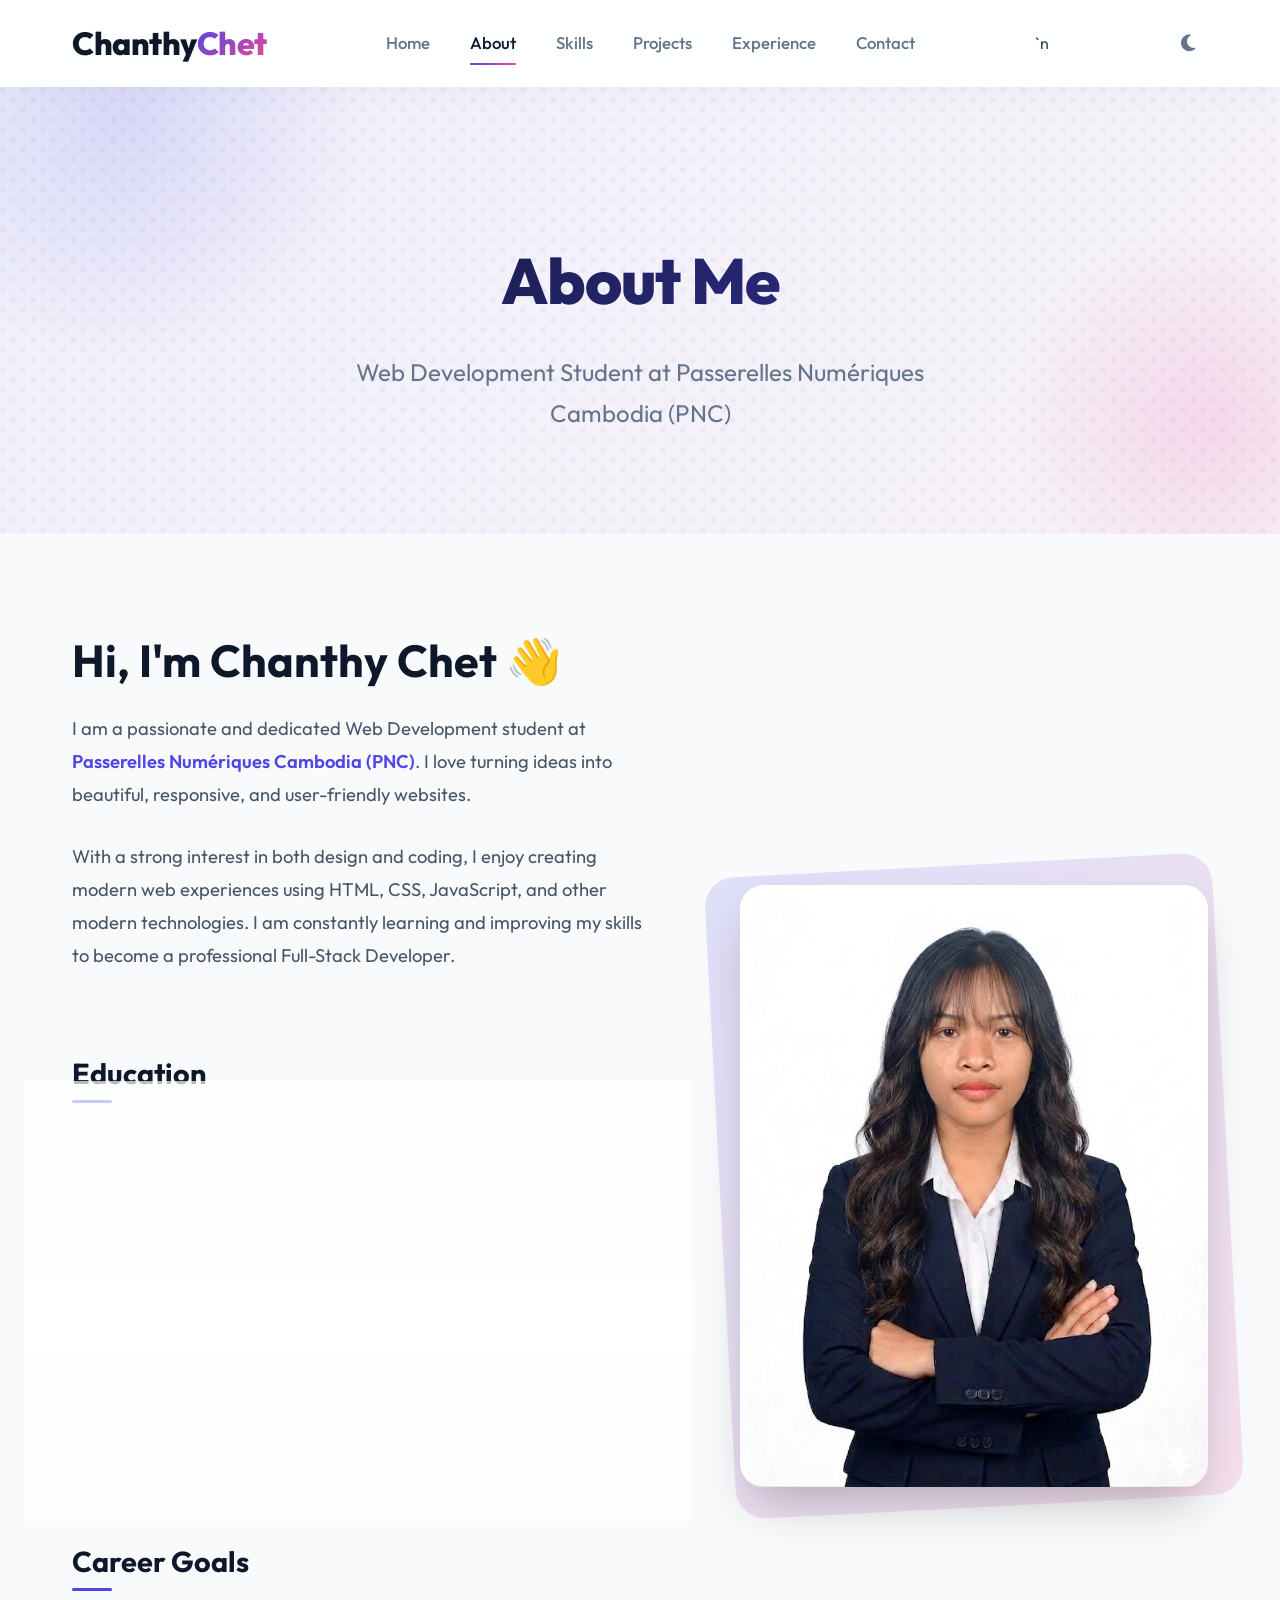
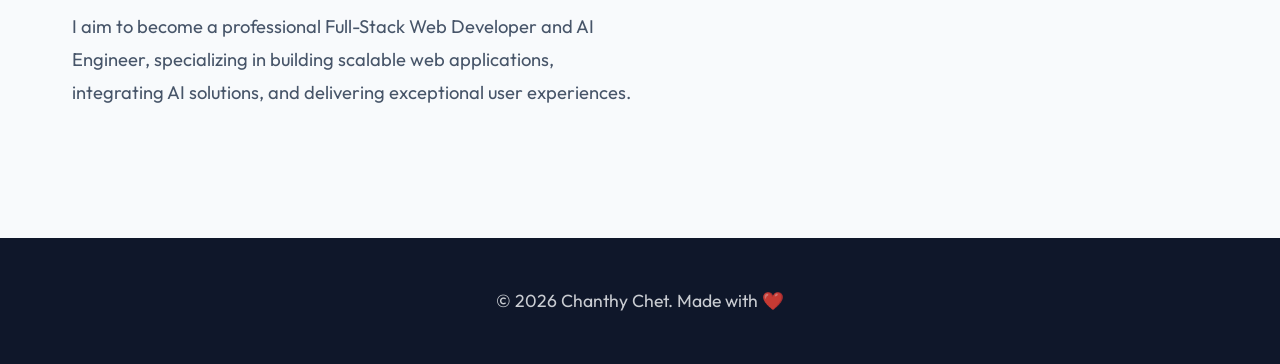
==== pages/about.html @ dd434377 "Initial commit - Portfolio website with dark mode and updated skills" ====
<!DOCTYPE html>
<html lang="en">
<head>
    <meta charset="UTF-8">
    <meta name="viewport" content="width=device-width, initial-scale=1.0">
    <title>About | Chanthy Chet</title>
    <link rel="stylesheet" href="../css/about.css">
    <link rel="stylesheet" href="https://cdnjs.cloudflare.com/ajax/libs/font-awesome/6.5.0/css/all.min.css">
</head>
<body>
    <!-- Navigation -->
    <nav class="navbar">
        <div class="nav-container">
            <a href="../index.html" class="logo">Chanthy<span>Chet</span></a>
            <div class="nav-links" id="navLinks">
                <a href="../index.html">Home</a>
                <a href="about.html" class="active">About</a>
                <a href="skills.html">Skills</a>
                <a href="projects.html">Projects</a>
                <a href="experience.html">Experience</a>
                <a href="contact.html">Contact</a>
            </div>
            <button class="hamburger" id="hamburger"><i class="fas fa-bars"></i></button>`n            <button class="theme-toggle" id="themeToggle" title="Toggle Dark Mode"><i class="fas fa-moon"></i></button>
        </div>
    </nav>

    <section class="about-hero">
        <div class="container">
            <h1>About Me</h1>
            <p class="subtitle">Web Development Student at Passerelles Numériques Cambodia (PNC)</p>
        </div>
    </section>

    <section class="about-content">
        <div class="container">
            <div class="about-grid">
                <!-- Left Column -->
                <div class="about-text">
                    <h2>Hi, I'm Chanthy Chet 👋</h2>
                    <p>I am a passionate and dedicated Web Development student at <strong>Passerelles Numériques Cambodia (PNC)</strong>. I love turning ideas into beautiful, responsive, and user-friendly websites.</p>
                    <p>With a strong interest in both design and coding, I enjoy creating modern web experiences using HTML, CSS, JavaScript, and other modern technologies. I am constantly learning and improving my skills to become a professional Full-Stack Developer.</p>
                    
                    <h3>Education</h3>
                    <div class="education-item">
                        <h4>Passerelles Numériques Cambodia (PNC)</h4>
                        <p><strong>Associate's Degree in Web Development</strong><br>
                        2025 – Present</p>
                    </div>
                    <div class="education-item">
                        <h4>Santecho 317 High School, Siem Reap</h4>
                        <p>Graduated in 2024</p>
                    </div>

                    <h3>Career Goals</h3>
                    <p>I aim to become a professional Full-Stack Web Developer and AI Engineer, specializing in building scalable web applications, integrating AI solutions, and delivering exceptional user experiences.</p>
                </div>

                <!-- Right Column -->
                <div class="about-image">
                    <img src="../assets/images/profile.jpg" alt="Chanthy Chet">
                </div>
            </div>
        </div>
    </section>

    <footer>
        <div class="container">
            <p>&copy; 2026 Chanthy Chet. Made with ❤️</p>
        </div>
    </footer>

    <script src="../js/main.js"></script>
</body>
</html>
---- css/about.css ----
/* css/about.css */
@import url('https://fonts.googleapis.com/css2?family=Outfit:wght@300;400;500;600;700;800&display=swap');

* {
    margin: 0;
    padding: 0;
    box-sizing: border-box;
}

:root {
    --primary: #4f46e5;
    --primary-light: #818cf8;
    --primary-dark: #3730a3;
    --secondary: #ec4899;
    --dark: #0f172a;
    --dark-alt: #1e293b;
    --light: #f8fafc;
    --gray: #64748b;
    --glass-bg: rgba(255, 255, 255, 0.7);
    --glass-border: rgba(255, 255, 255, 0.5);
    --glass-shadow: 0 8px 32px rgba(31, 38, 135, 0.05);
}

body {
    font-family: 'Outfit', sans-serif;
    line-height: 1.7;
    color: #334155;
    background-color: var(--light);
    overflow-x: hidden;
}

/* Navbar */
.navbar {
    background: rgba(255, 255, 255, 0.85);
    backdrop-filter: blur(12px);
    -webkit-backdrop-filter: blur(12px);
    position: sticky;
    top: 0;
    z-index: 1000;
    border-bottom: 1px solid rgba(255,255,255,0.3);
    box-shadow: 0 4px 30px rgba(0, 0, 0, 0.03);
    transition: all 0.3s ease;
}

.nav-container {
    max-width: 1200px;
    margin: 0 auto;
    padding: 1rem 2rem;
    display: flex;
    justify-content: space-between;
    align-items: center;
}

.logo {
    font-size: 2rem;
    font-weight: 800;
    text-decoration: none;
    color: var(--dark);
    letter-spacing: -0.5px;
    transition: transform 0.3s ease;
}

.logo:hover {
    transform: scale(1.02);
}

.logo span { 
    background: linear-gradient(135deg, var(--primary), var(--secondary));
    -webkit-background-clip: text;
    -webkit-text-fill-color: transparent;
}

.nav-links {
    display: flex;
    gap: 2.5rem;
}

.nav-links a {
    text-decoration: none;
    color: var(--gray);
    font-weight: 500;
    font-size: 1.05rem;
    position: relative;
    padding: 0.5rem 0;
    transition: color 0.3s ease;
}

.nav-links a::after {
    content: '';
    position: absolute;
    bottom: 0;
    left: 0;
    width: 0;
    height: 2px;
    background: linear-gradient(90deg, var(--primary), var(--secondary));
    transition: width 0.3s ease;
    border-radius: 2px;
}

.nav-links a:hover,
.nav-links a.active {
    color: var(--dark);
}

.nav-links a:hover::after,
.nav-links a.active::after {
    width: 100%;
}

.hamburger {
    display: none;
    background: none;
    border: none;
    font-size: 1.8rem;
    cursor: pointer;
    color: var(--dark);
    transition: color 0.3s ease;
}

.hamburger:hover {
    color: var(--primary);
}

/* About Hero */
.about-hero {
    background: linear-gradient(135deg, rgba(79, 70, 229, 0.05), rgba(236, 72, 153, 0.05)), url('data:image/svg+xml,%3Csvg width="20" height="20" viewBox="0 0 20 20" xmlns="http://www.w3.org/2000/svg"%3E%3Cg fill="%234f46e5" fill-opacity="0.05" fill-rule="evenodd"%3E%3Ccircle cx="3" cy="3" r="3"/%3E%3Ccircle cx="13" cy="13" r="3"/%3E%3C/g%3E%3C/svg%3E');
    padding: 140px 0 100px;
    text-align: center;
    position: relative;
    overflow: hidden;
}

.about-hero::before {
    content: '';
    position: absolute;
    top: -50%;
    left: -10%;
    width: 500px;
    height: 500px;
    background: radial-gradient(circle, rgba(79,70,229,0.15) 0%, rgba(255,255,255,0) 70%);
    border-radius: 50%;
    z-index: 0;
}

.about-hero::after {
    content: '';
    position: absolute;
    bottom: -20%;
    right: -10%;
    width: 400px;
    height: 400px;
    background: radial-gradient(circle, rgba(236,72,153,0.15) 0%, rgba(255,255,255,0) 70%);
    border-radius: 50%;
    z-index: 0;
}

.about-hero .container {
    position: relative;
    z-index: 1;
}

.about-hero h1 {
    font-size: 4rem;
    font-weight: 800;
    margin-bottom: 1rem;
    color: var(--dark);
    letter-spacing: -1px;
    background: linear-gradient(135deg, var(--dark), var(--primary-dark));
    -webkit-background-clip: text;
    -webkit-text-fill-color: transparent;
    animation: fadeInUp 0.8s ease forwards;
}

.subtitle {
    font-size: 1.5rem;
    color: var(--gray);
    max-width: 600px;
    margin: 0 auto;
    font-weight: 400;
    animation: fadeInUp 1s ease forwards;
    opacity: 0;
    animation-delay: 0.2s;
}

/* About Content */
.about-content {
    padding: 100px 0;
    position: relative;
}

.container {
    max-width: 1200px;
    margin: 0 auto;
    padding: 0 2rem;
}

.about-grid {
    display: grid;
    grid-template-columns: 1.1fr 0.9fr;
    gap: 6rem;
    align-items: center;
}

.about-text h2 {
    font-size: 2.8rem;
    font-weight: 700;
    margin-bottom: 1.5rem;
    color: var(--dark);
    line-height: 1.2;
}

.about-text p {
    font-size: 1.15rem;
    margin-bottom: 1.8rem;
    color: #475569;
    line-height: 1.8;
}

.about-text strong {
    color: var(--primary);
    font-weight: 600;
}

.about-text h3 {
    margin: 3rem 0 1.5rem;
    font-size: 1.8rem;
    color: var(--dark);
    display: inline-block;
    position: relative;
}

.about-text h3::after {
    content: '';
    position: absolute;
    bottom: -5px;
    left: 0;
    width: 40px;
    height: 3px;
    background: var(--primary);
    border-radius: 2px;
}

.education-item {
    background: var(--glass-bg);
    backdrop-filter: blur(10px);
    -webkit-backdrop-filter: blur(10px);
    border: 1px solid var(--glass-border);
    padding: 2rem;
    border-radius: 16px;
    margin-bottom: 1.5rem;
    box-shadow: var(--glass-shadow);
    transition: all 0.4s cubic-bezier(0.175, 0.885, 0.32, 1.275);
    position: relative;
    overflow: hidden;
}

.education-item::before {
    content: '';
    position: absolute;
    top: 0;
    left: 0;
    width: 4px;
    height: 100%;
    background: linear-gradient(to bottom, var(--primary), var(--secondary));
    transform: scaleY(0);
    transform-origin: top;
    transition: transform 0.4s ease;
}

.education-item:hover {
    transform: translateY(-8px);
    box-shadow: 0 15px 35px rgba(31, 38, 135, 0.1);
}

.education-item:hover::before {
    transform: scaleY(1);
}

.education-item h4 {
    color: var(--dark);
    font-size: 1.3rem;
    margin-bottom: 0.8rem;
    font-weight: 600;
}

.education-item p {
    margin-bottom: 0;
    font-size: 1.05rem;
}

.about-image {
    position: relative;
    border-radius: 24px;
}

.about-image::before {
    content: '';
    position: absolute;
    inset: -20px;
    background: linear-gradient(135deg, var(--primary), var(--secondary));
    border-radius: 30px;
    z-index: -1;
    opacity: 0.15;
    transform: rotate(-3deg);
    transition: transform 0.5s ease;
}

.about-image:hover::before {
    transform: rotate(0deg);
}

.about-image img {
    width: 100%;
    border-radius: 24px;
    box-shadow: 0 25px 50px -12px rgba(0, 0, 0, 0.25);
    transition: transform 0.5s ease;
    display: block;
}

.about-image:hover img {
    transform: scale(1.02);
}

/* Footer */
footer {
    text-align: center;
    padding: 3rem 2rem;
    background: var(--dark);
    color: var(--light);
    position: relative;
}

footer p {
    opacity: 0.8;
    font-size: 1.1rem;
}

/* Animations */
@keyframes fadeInUp {
    from {
        opacity: 0;
        transform: translateY(30px);
    }
    to {
        opacity: 1;
        transform: translateY(0);
    }
}

/* Responsive */
@media (max-width: 992px) {
    .about-grid {
        grid-template-columns: 1fr;
        gap: 4rem;
    }
    
    .about-image {
        order: -1;
        max-width: 500px;
        margin: 0 auto 2rem;
    }
}

@media (max-width: 768px) {
    .about-hero h1 {
        font-size: 3rem;
    }
    
    .about-hero {
        padding: 120px 0 80px;
    }
    
    .hamburger { display: block; }
    
    .nav-links {
        display: none;
        position: absolute;
        top: 100%;
        left: 0;
        right: 0;
        background: rgba(255, 255, 255, 0.98);
        backdrop-filter: blur(10px);
        flex-direction: column;
        padding: 2rem;
        gap: 1.5rem;
        box-shadow: 0 10px 25px rgba(0,0,0,0.1);
        text-align: center;
    }
    
    .nav-links.active { display: flex; }
    
    .nav-links a::after {
        display: none;
    }
}

/* Dark Mode */
[data-theme=""dark""] body {
    background-color: #0f172a;
    color: #e2e8f0;
}

[data-theme=""dark""] .navbar {
    background: rgba(15, 23, 42, 0.85);
    border-bottom: 1px solid rgba(255,255,255,0.1);
}

[data-theme=""dark""] .logo {
    color: #f8fafc;
}

[data-theme=""dark""] .nav-links a {
    color: #94a3b8;
}

[data-theme=""dark""] .nav-links a:hover,
[data-theme=""dark""] .nav-links a.active {
    color: #f8fafc;
}

[data-theme=""dark""] .hamburger {
    color: #f8fafc;
}

[data-theme=""dark""] .about-hero {
    background: linear-gradient(135deg, rgba(15, 23, 42, 0.8), rgba(15, 23, 42, 0.9));
}

[data-theme=""dark""] .about-hero h1,
[data-theme=""dark""] .about-hero p,
[data-theme=""dark""] .about-text p,
[data-theme=""dark""] .education-item h4,
[data-theme=""dark""] .education-item p {
    color: #f8fafc;
}

[data-theme=""dark""] .about-image {
    background: linear-gradient(135deg, var(--primary), var(--secondary));
    opacity: 0.9;
}

[data-theme=""dark""] footer {
    background: #020617;
}

/* Theme Toggle */
.theme-toggle {
    background: none;
    border: none;
    font-size: 1.2rem;
    cursor: pointer;
    color: var(--gray);
    padding: 0.5rem;
    border-radius: 50%;
    transition: all 0.3s ease;
    display: flex;
    align-items: center;
    justify-content: center;
    width: 40px;
    height: 40px;
}

.theme-toggle:hover {
    background: rgba(79, 70, 229, 0.1);
    color: var(--primary);
}

[data-theme=""dark""] .theme-toggle {
    color: #f8fafc;
}

[data-theme=""dark""] .theme-toggle:hover {
    background: rgba(255, 255, 255, 0.1);
    color: var(--primary-light);
}
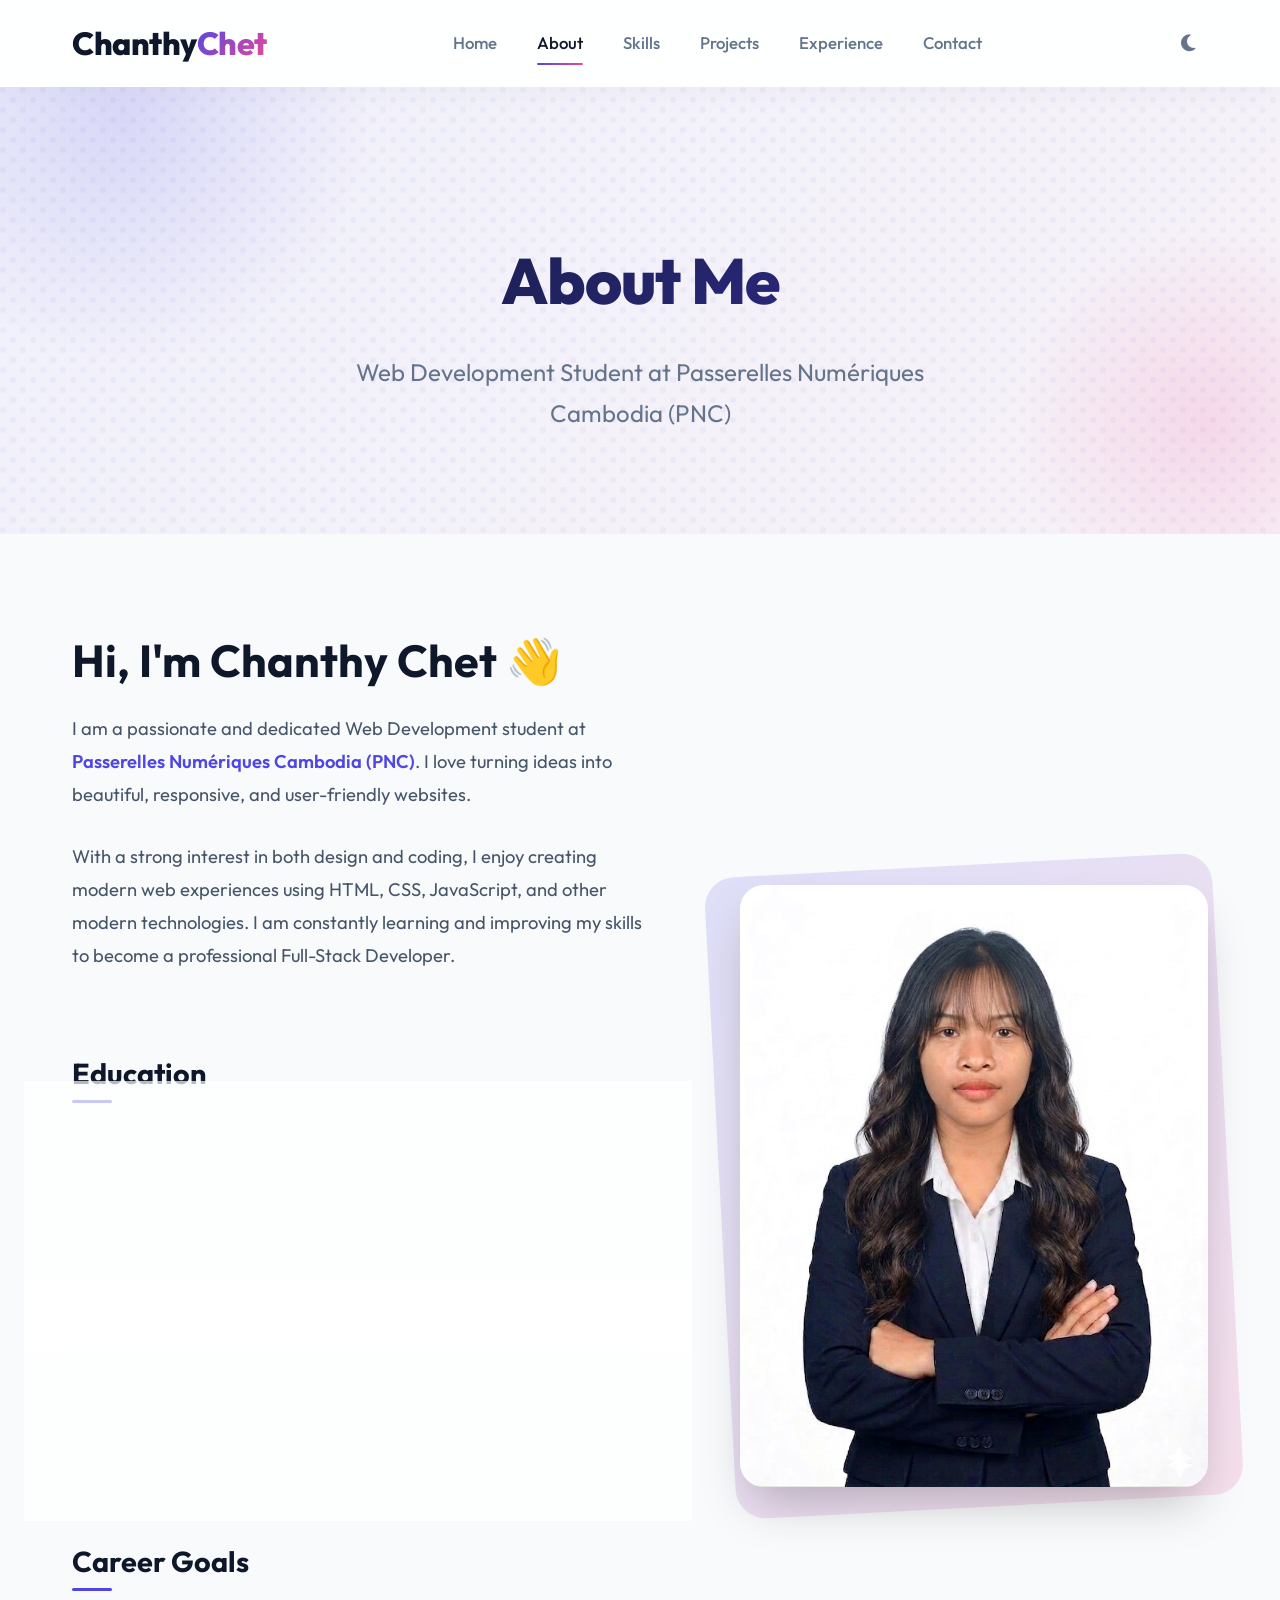
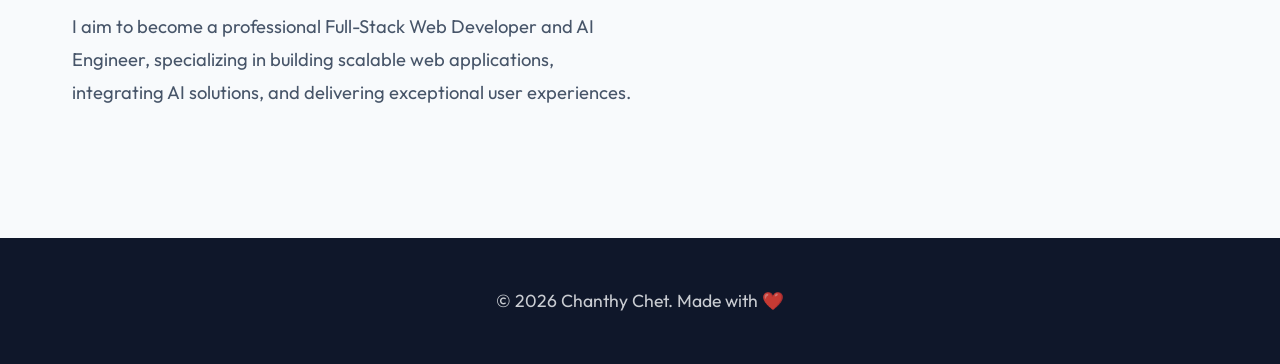
==== commit c22c6117: "add dark mode" ====
--- a/pages/about.html
+++ b/pages/about.html
@@ -20,7 +20,8 @@
                 <a href="experience.html">Experience</a>
                 <a href="contact.html">Contact</a>
             </div>
-            <button class="hamburger" id="hamburger"><i class="fas fa-bars"></i></button>`n            <button class="theme-toggle" id="themeToggle" title="Toggle Dark Mode"><i class="fas fa-moon"></i></button>
+            <button class="hamburger" id="hamburger"><i class="fas fa-bars"></i></button>
+            <button class="theme-toggle" id="themeToggle" title="Toggle Dark Mode"><i class="fas fa-moon"></i></button>
         </div>
     </nav>
 
--- a/css/about.css
+++ b/css/about.css
@@ -395,51 +395,51 @@
 }
 
 /* Dark Mode */
-[data-theme=""dark""] body {
+[data-theme="dark"] body {
     background-color: #0f172a;
     color: #e2e8f0;
 }
 
-[data-theme=""dark""] .navbar {
+[data-theme="dark"] .navbar {
     background: rgba(15, 23, 42, 0.85);
     border-bottom: 1px solid rgba(255,255,255,0.1);
 }
 
-[data-theme=""dark""] .logo {
+[data-theme="dark"] .logo {
     color: #f8fafc;
 }
 
-[data-theme=""dark""] .nav-links a {
+[data-theme="dark"] .nav-links a {
     color: #94a3b8;
 }
 
-[data-theme=""dark""] .nav-links a:hover,
-[data-theme=""dark""] .nav-links a.active {
+[data-theme="dark"] .nav-links a:hover,
+[data-theme="dark"] .nav-links a.active {
     color: #f8fafc;
 }
 
-[data-theme=""dark""] .hamburger {
+[data-theme="dark"] .hamburger {
     color: #f8fafc;
 }
 
-[data-theme=""dark""] .about-hero {
+[data-theme="dark"] .about-hero {
     background: linear-gradient(135deg, rgba(15, 23, 42, 0.8), rgba(15, 23, 42, 0.9));
 }
 
-[data-theme=""dark""] .about-hero h1,
-[data-theme=""dark""] .about-hero p,
-[data-theme=""dark""] .about-text p,
-[data-theme=""dark""] .education-item h4,
-[data-theme=""dark""] .education-item p {
+[data-theme="dark"] .about-hero h1,
+[data-theme="dark"] .about-hero p,
+[data-theme="dark"] .about-text p,
+[data-theme="dark"] .education-item h4,
+[data-theme="dark"] .education-item p {
     color: #f8fafc;
 }
 
-[data-theme=""dark""] .about-image {
+[data-theme="dark"] .about-image {
     background: linear-gradient(135deg, var(--primary), var(--secondary));
     opacity: 0.9;
 }
 
-[data-theme=""dark""] footer {
+[data-theme="dark"] footer {
     background: #020617;
 }
 
@@ -465,11 +465,12 @@
     color: var(--primary);
 }
 
-[data-theme=""dark""] .theme-toggle {
+[data-theme="dark"] .theme-toggle {
     color: #f8fafc;
 }
 
-[data-theme=""dark""] .theme-toggle:hover {
+[data-theme="dark"] .theme-toggle:hover {
     background: rgba(255, 255, 255, 0.1);
     color: var(--primary-light);
 }
+
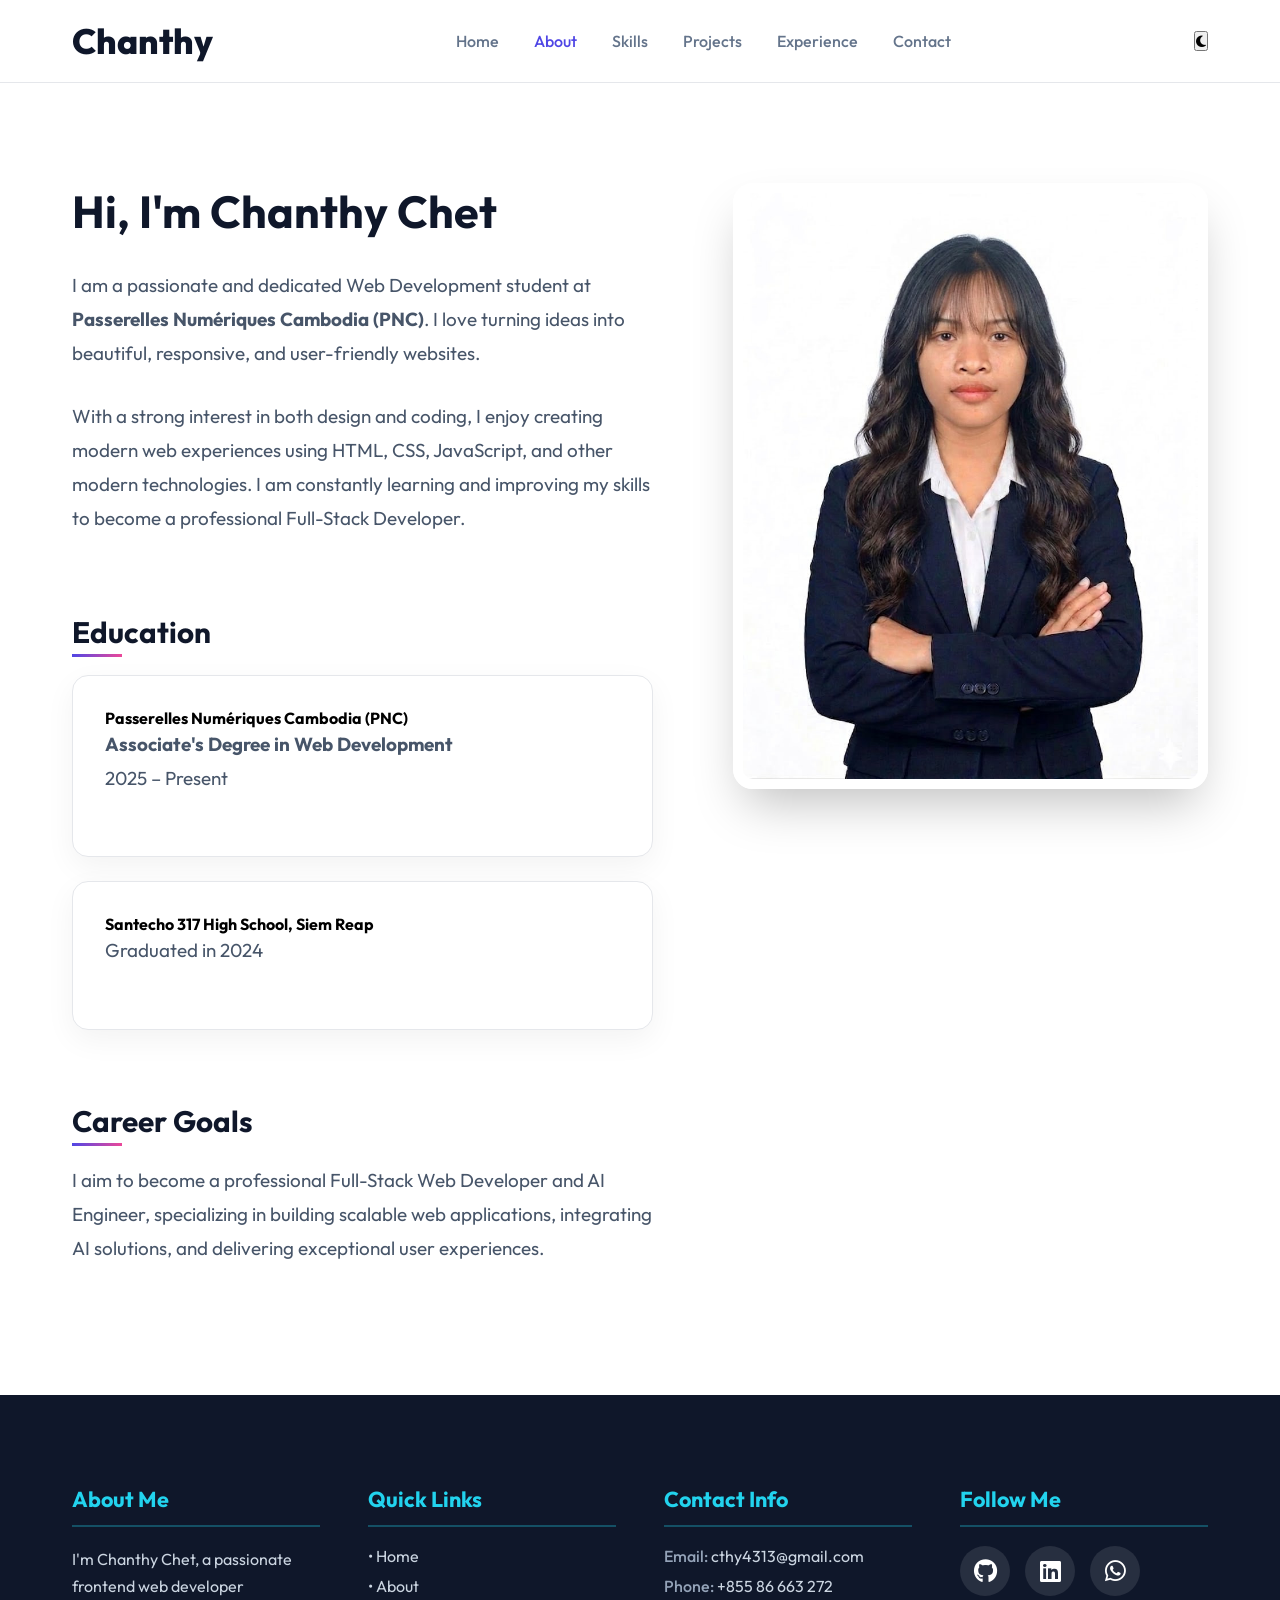
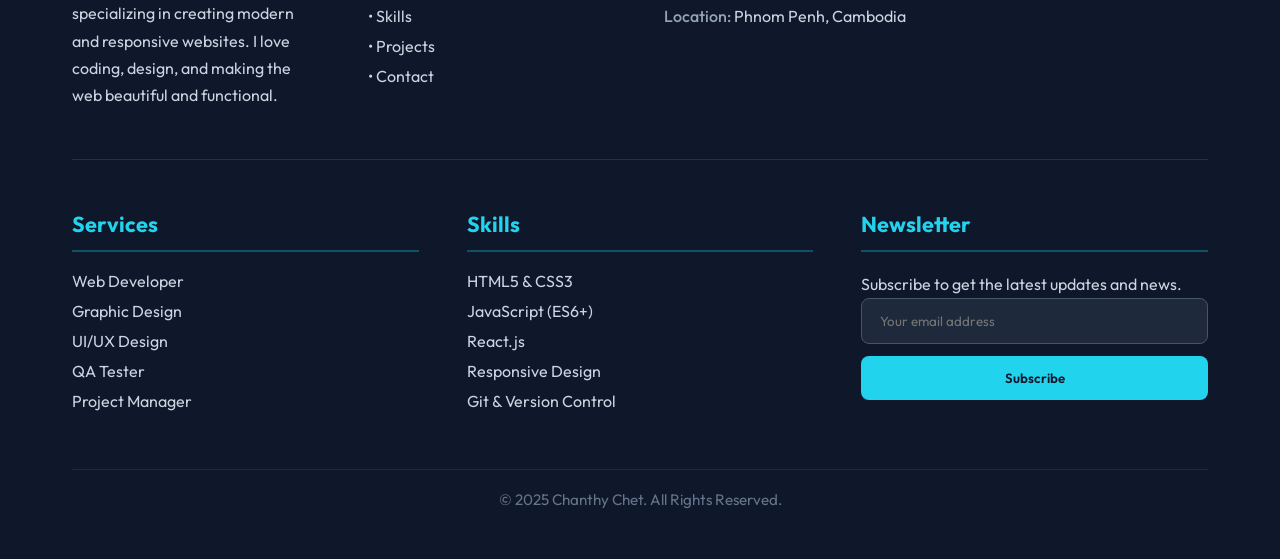
==== commit 716cde0a: "add project" ====
--- a/pages/about.html
+++ b/pages/about.html
@@ -11,7 +11,7 @@
     <!-- Navigation -->
     <nav class="navbar">
         <div class="nav-container">
-            <a href="../index.html" class="logo">Chanthy<span>Chet</span></a>
+            <a href="../index.html" class="logo">Chanthy</a>
             <div class="nav-links" id="navLinks">
                 <a href="../index.html">Home</a>
                 <a href="about.html" class="active">About</a>
@@ -25,27 +25,21 @@
         </div>
     </nav>
 
-    <section class="about-hero">
-        <div class="container">
-            <h1>About Me</h1>
-            <p class="subtitle">Web Development Student at Passerelles Numériques Cambodia (PNC)</p>
-        </div>
-    </section>
+
 
     <section class="about-content">
         <div class="container">
             <div class="about-grid">
                 <!-- Left Column -->
                 <div class="about-text">
-                    <h2>Hi, I'm Chanthy Chet 👋</h2>
+                    <h2>Hi, I'm Chanthy Chet</h2>
                     <p>I am a passionate and dedicated Web Development student at <strong>Passerelles Numériques Cambodia (PNC)</strong>. I love turning ideas into beautiful, responsive, and user-friendly websites.</p>
                     <p>With a strong interest in both design and coding, I enjoy creating modern web experiences using HTML, CSS, JavaScript, and other modern technologies. I am constantly learning and improving my skills to become a professional Full-Stack Developer.</p>
                     
                     <h3>Education</h3>
                     <div class="education-item">
                         <h4>Passerelles Numériques Cambodia (PNC)</h4>
-                        <p><strong>Associate's Degree in Web Development</strong><br>
-                        2025 – Present</p>
+                        <p><strong>Associate's Degree in Web Development</strong><br>2025 – Present</p>
                     </div>
                     <div class="education-item">
                         <h4>Santecho 317 High School, Siem Reap</h4>
@@ -64,12 +58,97 @@
         </div>
     </section>
 
-    <footer>
-        <div class="container">
-            <p>&copy; 2026 Chanthy Chet. Made with ❤️</p>
+     <!-- Footer -->
+    <footer class="footer-section">
+        <div class="footer-container">
+            
+            <!-- Top Section -->
+            <div class="footer-top">
+                <!-- About Me -->
+                <div class="footer-col">
+                    <h3>About Me</h3>
+                    <p>I'm Chanthy Chet, a passionate frontend web developer specializing in creating modern and responsive websites. I love coding, design, and making the web beautiful and functional.</p>
+                </div>
+
+                <!-- Quick Links -->
+                <div class="footer-col">
+                    <h3>Quick Links</h3>
+                    <ul>
+                        <li><a href="../index.html">• Home</a></li>
+                        <li><a href="about.html">• About</a></li>
+                        <li><a href="skills.html">• Skills</a></li>
+                        <li><a href="projects.html">• Projects</a></li>
+                        <li><a href="contact.html">• Contact</a></li>
+                    </ul>
+                </div>
+
+                <!-- Contact Info -->
+                <div class="footer-col">
+                    <h3>Contact Info</h3>
+                    <ul class="contact-list">
+                        <li><span>Email:</span> <a href="mailto:cthy4313@gmail.com">cthy4313@gmail.com</a></li>
+                        <li><span>Phone:</span> +855 86 663 272</li>
+                        <li><span>Location:</span> Phnom Penh, Cambodia</li>
+                    </ul>
+                </div>
+
+                <!-- Follow Me -->
+                <div class="footer-col">
+                    <h3>Follow Me</h3>
+                    <div class="social-icons">
+                        <a href="https://github.com/CHANthy-thy" target="_blank"><i class="fab fa-github"></i></a>
+                        <a href="https://www.linkedin.com/in/chanthy-chet-0b4408387" target="_blank"><i class="fab fa-linkedin"></i></a>
+                        <a href="https://wa.me/85586663272" target="_blank"><i class="fab fa-whatsapp"></i></a>
+                    </div>
+                </div>
+            </div>
+
+            <div class="divider"></div>
+
+            <!-- Bottom Section -->
+            <div class="footer-bottom">
+                <!-- Services -->
+                <div class="footer-col">
+                    <h3>Services</h3>
+                    <ul>
+                        <li>Web Developer</li>
+                        <li>Graphic Design</li>
+                        <li>UI/UX Design</li>
+                        <li>QA Tester</li>
+                        <li>Project Manager</li>
+                    </ul>
+                </div>
+
+                <!-- Skills -->
+                <div class="footer-col">
+                    <h3>Skills</h3>
+                    <ul>
+                        <li>HTML5 & CSS3</li>
+                        <li>JavaScript (ES6+)</li>
+                        <li>React.js</li>
+                        <li>Responsive Design</li>
+                        <li>Git & Version Control</li>
+                    </ul>
+                </div>
+
+                <!-- Newsletter -->
+                <div class="footer-col newsletter-col">
+                    <h3>Newsletter</h3>
+                    <p>Subscribe to get the latest updates and news.</p>
+                    <form class="footer-form">
+                        <input type="email" placeholder="Your email address" required>
+                        <button type="submit">Subscribe</button>
+                    </form>
+                </div>
+            </div>
+
+            <!-- Copyright -->
+            <div class="copyright">
+                © 2025 Chanthy Chet. All Rights Reserved.
+            </div>
         </div>
     </footer>
 
     <script src="../js/main.js"></script>
 </body>
-</html>
+</html>
--- a/css/about.css
+++ b/css/about.css
@@ -5,106 +5,59 @@
     margin: 0;
     padding: 0;
     box-sizing: border-box;
+    font-family: 'Outfit', sans-serif;
 }
 
 :root {
     --primary: #4f46e5;
-    --primary-light: #818cf8;
     --primary-dark: #3730a3;
     --secondary: #ec4899;
     --dark: #0f172a;
-    --dark-alt: #1e293b;
     --light: #f8fafc;
     --gray: #64748b;
-    --glass-bg: rgba(255, 255, 255, 0.7);
-    --glass-border: rgba(255, 255, 255, 0.5);
-    --glass-shadow: 0 8px 32px rgba(31, 38, 135, 0.05);
-}
-
-body {
-    font-family: 'Outfit', sans-serif;
-    line-height: 1.7;
-    color: #334155;
-    background-color: var(--light);
-    overflow-x: hidden;
-}
-
-/* Navbar */
+}
+
+/* ==================== NAVBAR ==================== */
 .navbar {
-    background: rgba(255, 255, 255, 0.85);
+    background: rgba(255, 255, 255, 0.95);
     backdrop-filter: blur(12px);
-    -webkit-backdrop-filter: blur(12px);
     position: sticky;
     top: 0;
     z-index: 1000;
-    border-bottom: 1px solid rgba(255,255,255,0.3);
-    box-shadow: 0 4px 30px rgba(0, 0, 0, 0.03);
-    transition: all 0.3s ease;
+    border-bottom: 1px solid #e5e7eb;
 }
 
 .nav-container {
     max-width: 1200px;
     margin: 0 auto;
-    padding: 1rem 2rem;
+    padding: 1.2rem 2rem;
     display: flex;
     justify-content: space-between;
     align-items: center;
 }
 
 .logo {
-    font-size: 2rem;
+    font-size: 2.2rem;
     font-weight: 800;
+    color: var(--dark);
     text-decoration: none;
-    color: var(--dark);
-    letter-spacing: -0.5px;
-    transition: transform 0.3s ease;
-}
-
-.logo:hover {
-    transform: scale(1.02);
-}
-
-.logo span { 
-    background: linear-gradient(135deg, var(--primary), var(--secondary));
-    -webkit-background-clip: text;
-    -webkit-text-fill-color: transparent;
 }
 
 .nav-links {
     display: flex;
-    gap: 2.5rem;
+    gap: 2.2rem;
 }
 
 .nav-links a {
     text-decoration: none;
     color: var(--gray);
     font-weight: 500;
-    font-size: 1.05rem;
-    position: relative;
-    padding: 0.5rem 0;
-    transition: color 0.3s ease;
-}
-
-.nav-links a::after {
-    content: '';
-    position: absolute;
-    bottom: 0;
-    left: 0;
-    width: 0;
-    height: 2px;
-    background: linear-gradient(90deg, var(--primary), var(--secondary));
-    transition: width 0.3s ease;
-    border-radius: 2px;
+    transition: color 0.3s;
 }
 
 .nav-links a:hover,
 .nav-links a.active {
-    color: var(--dark);
-}
-
-.nav-links a:hover::after,
-.nav-links a.active::after {
-    width: 100%;
+    color: var(--primary);
 }
 
 .hamburger {
@@ -112,80 +65,35 @@
     background: none;
     border: none;
     font-size: 1.8rem;
+    color: var(--dark);
     cursor: pointer;
-    color: var(--dark);
-    transition: color 0.3s ease;
-}
-
-.hamburger:hover {
-    color: var(--primary);
-}
-
-/* About Hero */
+}
+
+/* ==================== ABOUT HERO ==================== */
 .about-hero {
-    background: linear-gradient(135deg, rgba(79, 70, 229, 0.05), rgba(236, 72, 153, 0.05)), url('data:image/svg+xml,%3Csvg width="20" height="20" viewBox="0 0 20 20" xmlns="http://www.w3.org/2000/svg"%3E%3Cg fill="%234f46e5" fill-opacity="0.05" fill-rule="evenodd"%3E%3Ccircle cx="3" cy="3" r="3"/%3E%3Ccircle cx="13" cy="13" r="3"/%3E%3C/g%3E%3C/svg%3E');
-    padding: 140px 0 100px;
+    background: linear-gradient(135deg, rgba(79, 70, 229, 0.05), rgba(236, 72, 153, 0.05));
+    padding: 160px 0 100px;
     text-align: center;
     position: relative;
-    overflow: hidden;
-}
-
-.about-hero::before {
-    content: '';
-    position: absolute;
-    top: -50%;
-    left: -10%;
-    width: 500px;
-    height: 500px;
-    background: radial-gradient(circle, rgba(79,70,229,0.15) 0%, rgba(255,255,255,0) 70%);
-    border-radius: 50%;
-    z-index: 0;
-}
-
-.about-hero::after {
-    content: '';
-    position: absolute;
-    bottom: -20%;
-    right: -10%;
-    width: 400px;
-    height: 400px;
-    background: radial-gradient(circle, rgba(236,72,153,0.15) 0%, rgba(255,255,255,0) 70%);
-    border-radius: 50%;
-    z-index: 0;
-}
-
-.about-hero .container {
-    position: relative;
-    z-index: 1;
 }
 
 .about-hero h1 {
-    font-size: 4rem;
+    font-size: 4.2rem;
     font-weight: 800;
+    color: var(--dark);
     margin-bottom: 1rem;
-    color: var(--dark);
-    letter-spacing: -1px;
-    background: linear-gradient(135deg, var(--dark), var(--primary-dark));
-    -webkit-background-clip: text;
-    -webkit-text-fill-color: transparent;
-    animation: fadeInUp 0.8s ease forwards;
 }
 
 .subtitle {
-    font-size: 1.5rem;
+    font-size: 1.55rem;
     color: var(--gray);
-    max-width: 600px;
-    margin: 0 auto;
-    font-weight: 400;
-    animation: fadeInUp 1s ease forwards;
-    opacity: 0;
-    animation-delay: 0.2s;
-}
-
-/* About Content */
+    max-width: 700px;
+    margin: 0 auto;
+}
+
+/* ==================== ABOUT CONTENT ==================== */
 .about-content {
     padding: 100px 0;
-    position: relative;
 }
 
 .container {
@@ -197,280 +105,194 @@
 .about-grid {
     display: grid;
     grid-template-columns: 1.1fr 0.9fr;
-    gap: 6rem;
-    align-items: center;
+    gap: 5rem;
+    align-items: start;
 }
 
 .about-text h2 {
     font-size: 2.8rem;
     font-weight: 700;
-    margin-bottom: 1.5rem;
-    color: var(--dark);
-    line-height: 1.2;
+    margin-bottom: 1.8rem;
+    color: var(--dark);
 }
 
 .about-text p {
-    font-size: 1.15rem;
+    font-size: 1.18rem;
+    line-height: 1.8;
+    color: #475569;
     margin-bottom: 1.8rem;
-    color: #475569;
-    line-height: 1.8;
-}
-
-.about-text strong {
-    color: var(--primary);
-    font-weight: 600;
 }
 
 .about-text h3 {
+    font-size: 1.85rem;
+    color: var(--dark);
     margin: 3rem 0 1.5rem;
-    font-size: 1.8rem;
-    color: var(--dark);
+    position: relative;
     display: inline-block;
-    position: relative;
 }
 
 .about-text h3::after {
     content: '';
     position: absolute;
-    bottom: -5px;
+    bottom: -6px;
     left: 0;
-    width: 40px;
+    width: 50px;
     height: 3px;
-    background: var(--primary);
-    border-radius: 2px;
+    background: linear-gradient(to right, var(--primary), var(--secondary));
 }
 
 .education-item {
-    background: var(--glass-bg);
-    backdrop-filter: blur(10px);
-    -webkit-backdrop-filter: blur(10px);
-    border: 1px solid var(--glass-border);
+    background: white;
+    border: 1px solid #e5e7eb;
     padding: 2rem;
     border-radius: 16px;
     margin-bottom: 1.5rem;
-    box-shadow: var(--glass-shadow);
-    transition: all 0.4s cubic-bezier(0.175, 0.885, 0.32, 1.275);
-    position: relative;
-    overflow: hidden;
-}
-
-.education-item::before {
-    content: '';
-    position: absolute;
-    top: 0;
-    left: 0;
-    width: 4px;
-    height: 100%;
-    background: linear-gradient(to bottom, var(--primary), var(--secondary));
-    transform: scaleY(0);
-    transform-origin: top;
-    transition: transform 0.4s ease;
+    box-shadow: 0 10px 30px rgba(0, 0, 0, 0.05);
+    transition: all 0.3s ease;
 }
 
 .education-item:hover {
     transform: translateY(-8px);
-    box-shadow: 0 15px 35px rgba(31, 38, 135, 0.1);
-}
-
-.education-item:hover::before {
-    transform: scaleY(1);
-}
-
-.education-item h4 {
-    color: var(--dark);
-    font-size: 1.3rem;
-    margin-bottom: 0.8rem;
-    font-weight: 600;
-}
-
-.education-item p {
-    margin-bottom: 0;
-    font-size: 1.05rem;
-}
-
-.about-image {
-    position: relative;
-    border-radius: 24px;
-}
-
-.about-image::before {
-    content: '';
-    position: absolute;
-    inset: -20px;
-    background: linear-gradient(135deg, var(--primary), var(--secondary));
-    border-radius: 30px;
-    z-index: -1;
-    opacity: 0.15;
-    transform: rotate(-3deg);
-    transition: transform 0.5s ease;
-}
-
-.about-image:hover::before {
-    transform: rotate(0deg);
+    box-shadow: 0 20px 40px rgba(0, 0, 0, 0.1);
 }
 
 .about-image img {
     width: 100%;
-    border-radius: 24px;
+    border-radius: 20px;
     box-shadow: 0 25px 50px -12px rgba(0, 0, 0, 0.25);
-    transition: transform 0.5s ease;
-    display: block;
-}
-
-.about-image:hover img {
-    transform: scale(1.02);
-}
-
-/* Footer */
-footer {
-    text-align: center;
-    padding: 3rem 2rem;
-    background: var(--dark);
-    color: var(--light);
-    position: relative;
-}
-
-footer p {
-    opacity: 0.8;
-    font-size: 1.1rem;
-}
-
-/* Animations */
-@keyframes fadeInUp {
-    from {
-        opacity: 0;
-        transform: translateY(30px);
-    }
-    to {
-        opacity: 1;
-        transform: translateY(0);
-    }
-}
-
-/* Responsive */
-@media (max-width: 992px) {
-    .about-grid {
-        grid-template-columns: 1fr;
-        gap: 4rem;
-    }
-    
-    .about-image {
-        order: -1;
-        max-width: 500px;
-        margin: 0 auto 2rem;
-    }
-}
-
-@media (max-width: 768px) {
-    .about-hero h1 {
-        font-size: 3rem;
-    }
-    
-    .about-hero {
-        padding: 120px 0 80px;
-    }
-    
-    .hamburger { display: block; }
-    
-    .nav-links {
-        display: none;
-        position: absolute;
-        top: 100%;
-        left: 0;
-        right: 0;
-        background: rgba(255, 255, 255, 0.98);
-        backdrop-filter: blur(10px);
-        flex-direction: column;
-        padding: 2rem;
-        gap: 1.5rem;
-        box-shadow: 0 10px 25px rgba(0,0,0,0.1);
-        text-align: center;
-    }
-    
-    .nav-links.active { display: flex; }
-    
-    .nav-links a::after {
-        display: none;
-    }
-}
-
-/* Dark Mode */
-[data-theme="dark"] body {
-    background-color: #0f172a;
+    border: 10px solid white;
+}
+
+/* ==================== FOOTER ==================== */
+.footer-section {
+    background: #0f172a;
     color: #e2e8f0;
-}
-
-[data-theme="dark"] .navbar {
-    background: rgba(15, 23, 42, 0.85);
-    border-bottom: 1px solid rgba(255,255,255,0.1);
-}
-
-[data-theme="dark"] .logo {
-    color: #f8fafc;
-}
-
-[data-theme="dark"] .nav-links a {
+    padding: 90px 0 50px;
+}
+
+.footer-container {
+    max-width: 1200px;
+    margin: 0 auto;
+    padding: 0 2rem;
+}
+
+.footer-top,
+.footer-bottom {
+    display: grid;
+    grid-template-columns: repeat(auto-fit, minmax(240px, 1fr));
+    gap: 3rem;
+    margin-bottom: 3rem;
+}
+
+.footer-col h3 {
+    color: #22d3ee;
+    font-size: 1.35rem;
+    margin-bottom: 1.2rem;
+    padding-bottom: 12px;
+    border-bottom: 2px solid rgba(34, 211, 238, 0.3);
+}
+
+.footer-col p {
+    line-height: 1.7;
+    color: #cbd5e1;
+}
+
+.footer-col ul {
+    list-style: none;
+    padding: 0;
+}
+
+.footer-col ul li {
+    margin-bottom: 10px;
+    color: #cbd5e1;
+}
+
+.footer-col a {
+    color: #cbd5e1;
+    text-decoration: none;
+    transition: color 0.3s;
+}
+
+.footer-col a:hover {
+    color: #22d3ee;
+}
+
+/* Contact List */
+.contact-list span {
+    font-weight: 500;
     color: #94a3b8;
 }
 
-[data-theme="dark"] .nav-links a:hover,
-[data-theme="dark"] .nav-links a.active {
-    color: #f8fafc;
-}
-
-[data-theme="dark"] .hamburger {
-    color: #f8fafc;
-}
-
-[data-theme="dark"] .about-hero {
-    background: linear-gradient(135deg, rgba(15, 23, 42, 0.8), rgba(15, 23, 42, 0.9));
-}
-
-[data-theme="dark"] .about-hero h1,
-[data-theme="dark"] .about-hero p,
-[data-theme="dark"] .about-text p,
-[data-theme="dark"] .education-item h4,
-[data-theme="dark"] .education-item p {
-    color: #f8fafc;
-}
-
-[data-theme="dark"] .about-image {
-    background: linear-gradient(135deg, var(--primary), var(--secondary));
-    opacity: 0.9;
-}
-
-[data-theme="dark"] footer {
-    background: #020617;
-}
-
-/* Theme Toggle */
-.theme-toggle {
-    background: none;
-    border: none;
-    font-size: 1.2rem;
-    cursor: pointer;
-    color: var(--gray);
-    padding: 0.5rem;
-    border-radius: 50%;
-    transition: all 0.3s ease;
+/* Social Icons */
+.social-icons {
+    display: flex;
+    gap: 15px;
+}
+
+.social-icons a {
+    width: 50px;
+    height: 50px;
+    background: rgba(255,255,255,0.1);
+    color: white;
     display: flex;
     align-items: center;
     justify-content: center;
-    width: 40px;
-    height: 40px;
-}
-
-.theme-toggle:hover {
-    background: rgba(79, 70, 229, 0.1);
-    color: var(--primary);
-}
-
-[data-theme="dark"] .theme-toggle {
-    color: #f8fafc;
-}
-
-[data-theme="dark"] .theme-toggle:hover {
-    background: rgba(255, 255, 255, 0.1);
-    color: var(--primary-light);
-}
-
+    border-radius: 50%;
+    font-size: 1.5rem;
+    transition: all 0.3s;
+}
+
+.social-icons a:hover {
+    background: #22d3ee;
+    transform: translateY(-5px);
+}
+
+/* Newsletter */
+.newsletter-col input {
+    padding: 14px 18px;
+    border: 1px solid #475569;
+    background: #1e293b;
+    color: white;
+    border-radius: 8px;
+    width: 100%;
+    margin-bottom: 12px;
+}
+
+.newsletter-col button {
+    padding: 14px 28px;
+    background: #22d3ee;
+    color: #0f172a;
+    border: none;
+    border-radius: 8px;
+    font-weight: 600;
+    cursor: pointer;
+    width: 100%;
+    transition: all 0.3s;
+}
+
+.newsletter-col button:hover {
+    background: #67e8f9;
+}
+
+/* Divider */
+.divider {
+    height: 1px;
+    background: rgba(255,255,255,0.1);
+    margin: 50px 0;
+}
+
+/* Copyright */
+.copyright {
+    text-align: center;
+    padding-top: 20px;
+    color: #64748b;
+    font-size: 0.95rem;
+    border-top: 1px solid rgba(255,255,255,0.08);
+}
+
+/* Responsive */
+@media (max-width: 768px) {
+    .footer-section {
+        padding: 60px 0 40px;
+    }
+}
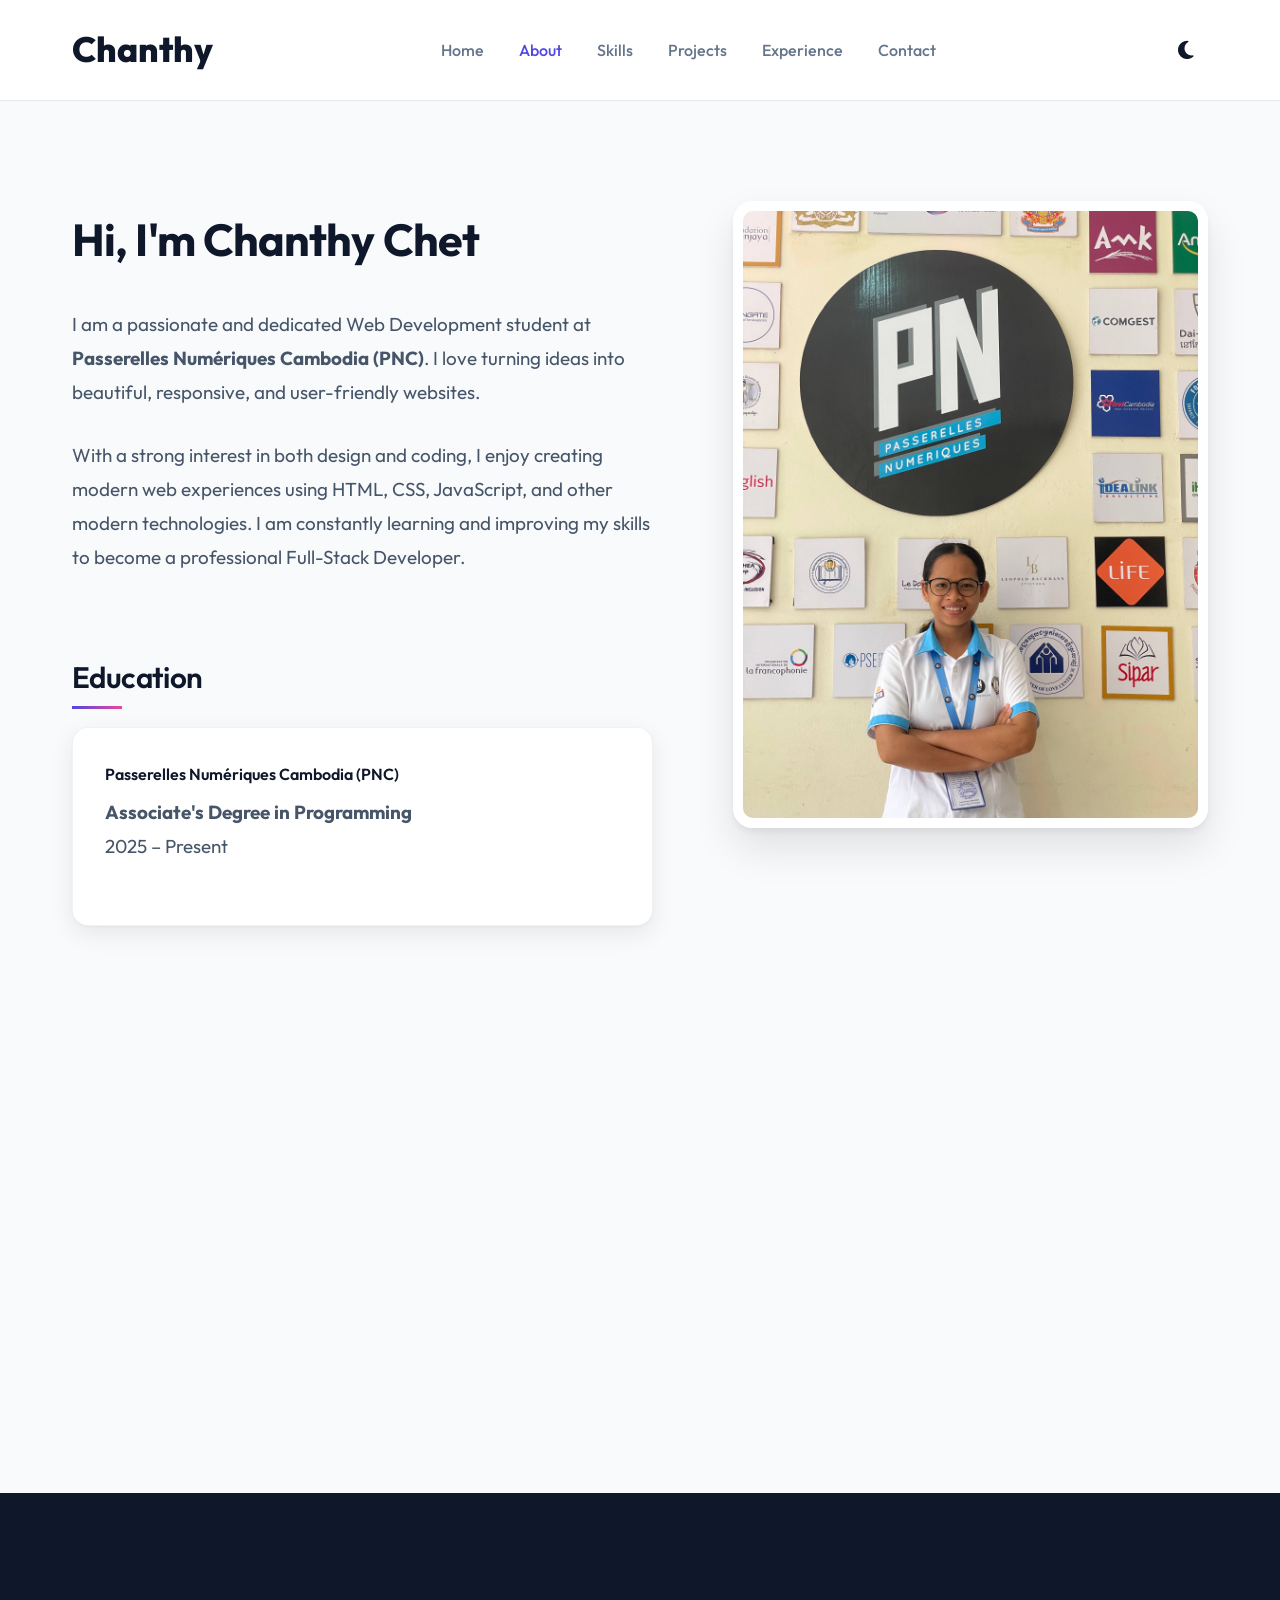
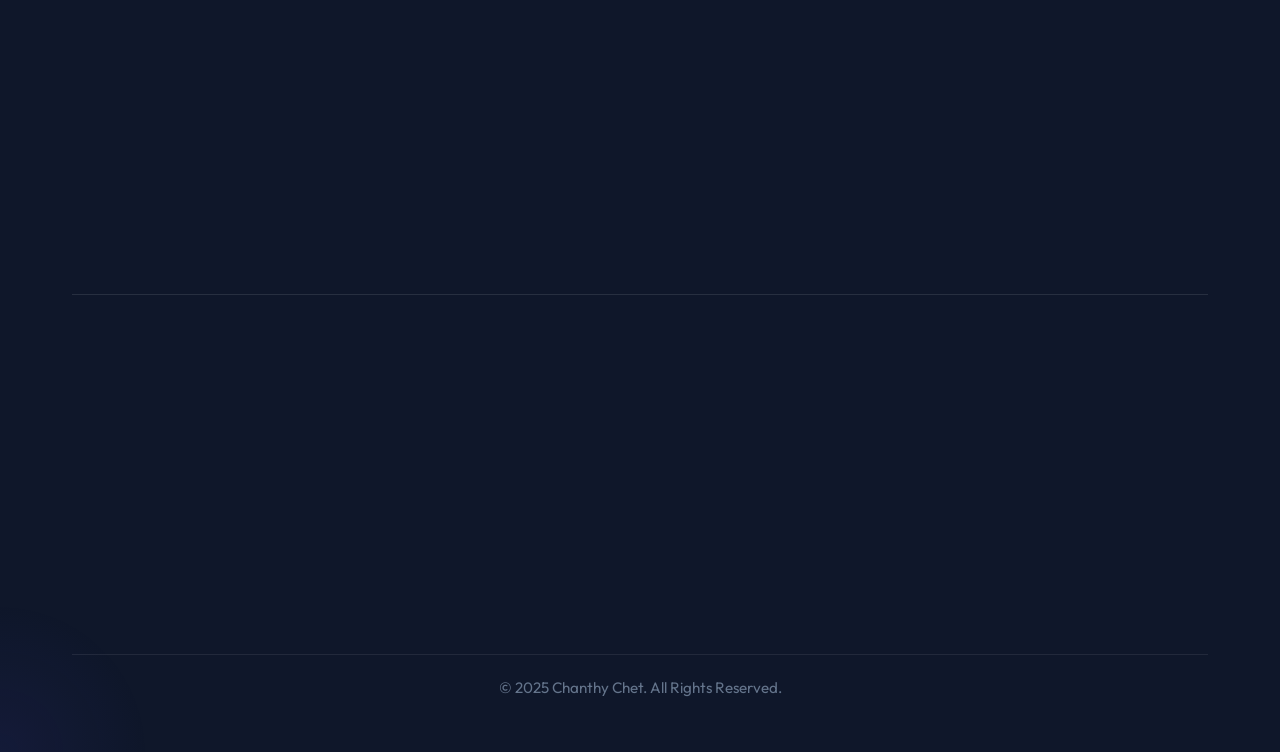
==== commit ffe6be49: "add image profile" ====
--- a/pages/about.html
+++ b/pages/about.html
@@ -20,8 +20,8 @@
                 <a href="experience.html">Experience</a>
                 <a href="contact.html">Contact</a>
             </div>
-            <button class="hamburger" id="hamburger"><i class="fas fa-bars"></i></button>
-            <button class="theme-toggle" id="themeToggle" title="Toggle Dark Mode"><i class="fas fa-moon"></i></button>
+            <button class="hamburger" id="hamburger" aria-label="Toggle menu"><i class="fas fa-bars"></i></button>
+            <button class="theme-toggle" id="themeToggle" title="Toggle Dark Mode" aria-label="Toggle dark mode"><i class="fas fa-moon"></i></button>
         </div>
     </nav>
 
@@ -39,7 +39,7 @@
                     <h3>Education</h3>
                     <div class="education-item">
                         <h4>Passerelles Numériques Cambodia (PNC)</h4>
-                        <p><strong>Associate's Degree in Web Development</strong><br>2025 – Present</p>
+                        <p><strong>Associate's Degree in Programming</strong><br>2025 – Present</p>
                     </div>
                     <div class="education-item">
                         <h4>Santecho 317 High School, Siem Reap</h4>
--- a/css/about.css
+++ b/css/about.css
@@ -6,6 +6,12 @@
     padding: 0;
     box-sizing: border-box;
     font-family: 'Outfit', sans-serif;
+}
+
+body {
+    line-height: 1.75;
+    color: #334155;
+    background-color: var(--light);
 }
 
 :root {
@@ -69,10 +75,29 @@
     cursor: pointer;
 }
 
+.theme-toggle {
+    background: none;
+    border: none;
+    font-size: 1.3rem;
+    cursor: pointer;
+    color: var(--dark);
+    display: flex;
+    align-items: center;
+    justify-content: center;
+    width: 44px;
+    height: 44px;
+    border-radius: 50%;
+    transition: background 0.3s ease;
+}
+
+.theme-toggle:hover {
+    background: rgba(79, 70, 229, 0.1);
+}
+
 /* ==================== ABOUT HERO ==================== */
 .about-hero {
     background: linear-gradient(135deg, rgba(79, 70, 229, 0.05), rgba(236, 72, 153, 0.05));
-    padding: 160px 0 100px;
+    padding: 140px 0 100px;
     text-align: center;
     position: relative;
 }
@@ -82,6 +107,7 @@
     font-weight: 800;
     color: var(--dark);
     margin-bottom: 1rem;
+    letter-spacing: -0.02em;
 }
 
 .subtitle {
@@ -114,6 +140,7 @@
     font-weight: 700;
     margin-bottom: 1.8rem;
     color: var(--dark);
+    letter-spacing: -0.02em;
 }
 
 .about-text p {
@@ -125,10 +152,12 @@
 
 .about-text h3 {
     font-size: 1.85rem;
+    font-weight: 600;
     color: var(--dark);
     margin: 3rem 0 1.5rem;
     position: relative;
     display: inline-block;
+    letter-spacing: -0.02em;
 }
 
 .about-text h3::after {
@@ -143,12 +172,18 @@
 
 .education-item {
     background: white;
-    border: 1px solid #e5e7eb;
+    border: 1px solid rgba(0,0,0,0.05);
     padding: 2rem;
     border-radius: 16px;
     margin-bottom: 1.5rem;
-    box-shadow: 0 10px 30px rgba(0, 0, 0, 0.05);
-    transition: all 0.3s ease;
+    box-shadow: 0 1px 2px rgba(0,0,0,0.04), 0 8px 24px rgba(0,0,0,0.08);
+    transition: transform 0.25s ease, box-shadow 0.25s ease;
+}
+
+.education-item h4 {
+    font-weight: 600;
+    margin-bottom: 0.5rem;
+    color: var(--dark);
 }
 
 .education-item:hover {
@@ -159,8 +194,67 @@
 .about-image img {
     width: 100%;
     border-radius: 20px;
-    box-shadow: 0 25px 50px -12px rgba(0, 0, 0, 0.25);
+    box-shadow: 0 4px 6px rgba(0, 0, 0, 0.05), 0 20px 40px rgba(0, 0, 0, 0.1);
     border: 10px solid white;
+}
+
+/* Dark Mode */
+[data-theme="dark"] .about-hero {
+    background: linear-gradient(135deg, rgba(79, 70, 229, 0.15), rgba(236, 72, 153, 0.15));
+}
+
+[data-theme="dark"] .about-hero h1 {
+    color: #f8fafc;
+}
+
+[data-theme="dark"] .about-text h2,
+[data-theme="dark"] .about-text h3 {
+    color: #f8fafc;
+}
+
+[data-theme="dark"] .about-text p {
+    color: #cbd5e1;
+}
+
+[data-theme="dark"] .education-item {
+    background: #1e293b;
+    border-color: #334155;
+    box-shadow: 0 1px 2px rgba(0,0,0,0.2), 0 8px 24px rgba(0,0,0,0.3);
+}
+
+[data-theme="dark"] .education-item:hover {
+    box-shadow: 0 15px 35px rgba(0,0,0,0.3);
+}
+
+[data-theme="dark"] .about-image img {
+    border-color: #1e293b;
+}
+
+/* Dark Mode */
+[data-theme="dark"] body {
+    background-color: #0f172a;
+    color: #e2e8f0;
+}
+
+[data-theme="dark"] .navbar {
+    background: rgba(15, 23, 42, 0.95);
+    border-bottom: 1px solid #1e293b;
+}
+
+[data-theme="dark"] .nav-links a {
+    color: #cbd5e1;
+}
+
+[data-theme="dark"] .logo {
+    color: #f8fafc;
+}
+
+[data-theme="dark"] .theme-toggle {
+    color: #e2e8f0;
+}
+
+[data-theme="dark"] .hamburger {
+    color: #e2e8f0;
 }
 
 /* ==================== FOOTER ==================== */
@@ -272,6 +366,8 @@
 
 .newsletter-col button:hover {
     background: #67e8f9;
+    transform: translateY(-5px);
+    box-shadow: 0 15px 30px rgba(0,0,0,0.15);
 }
 
 /* Divider */
@@ -295,4 +391,7 @@
     .footer-section {
         padding: 60px 0 40px;
     }
+    .nav-links.active {
+        display: flex;
+    }
 }
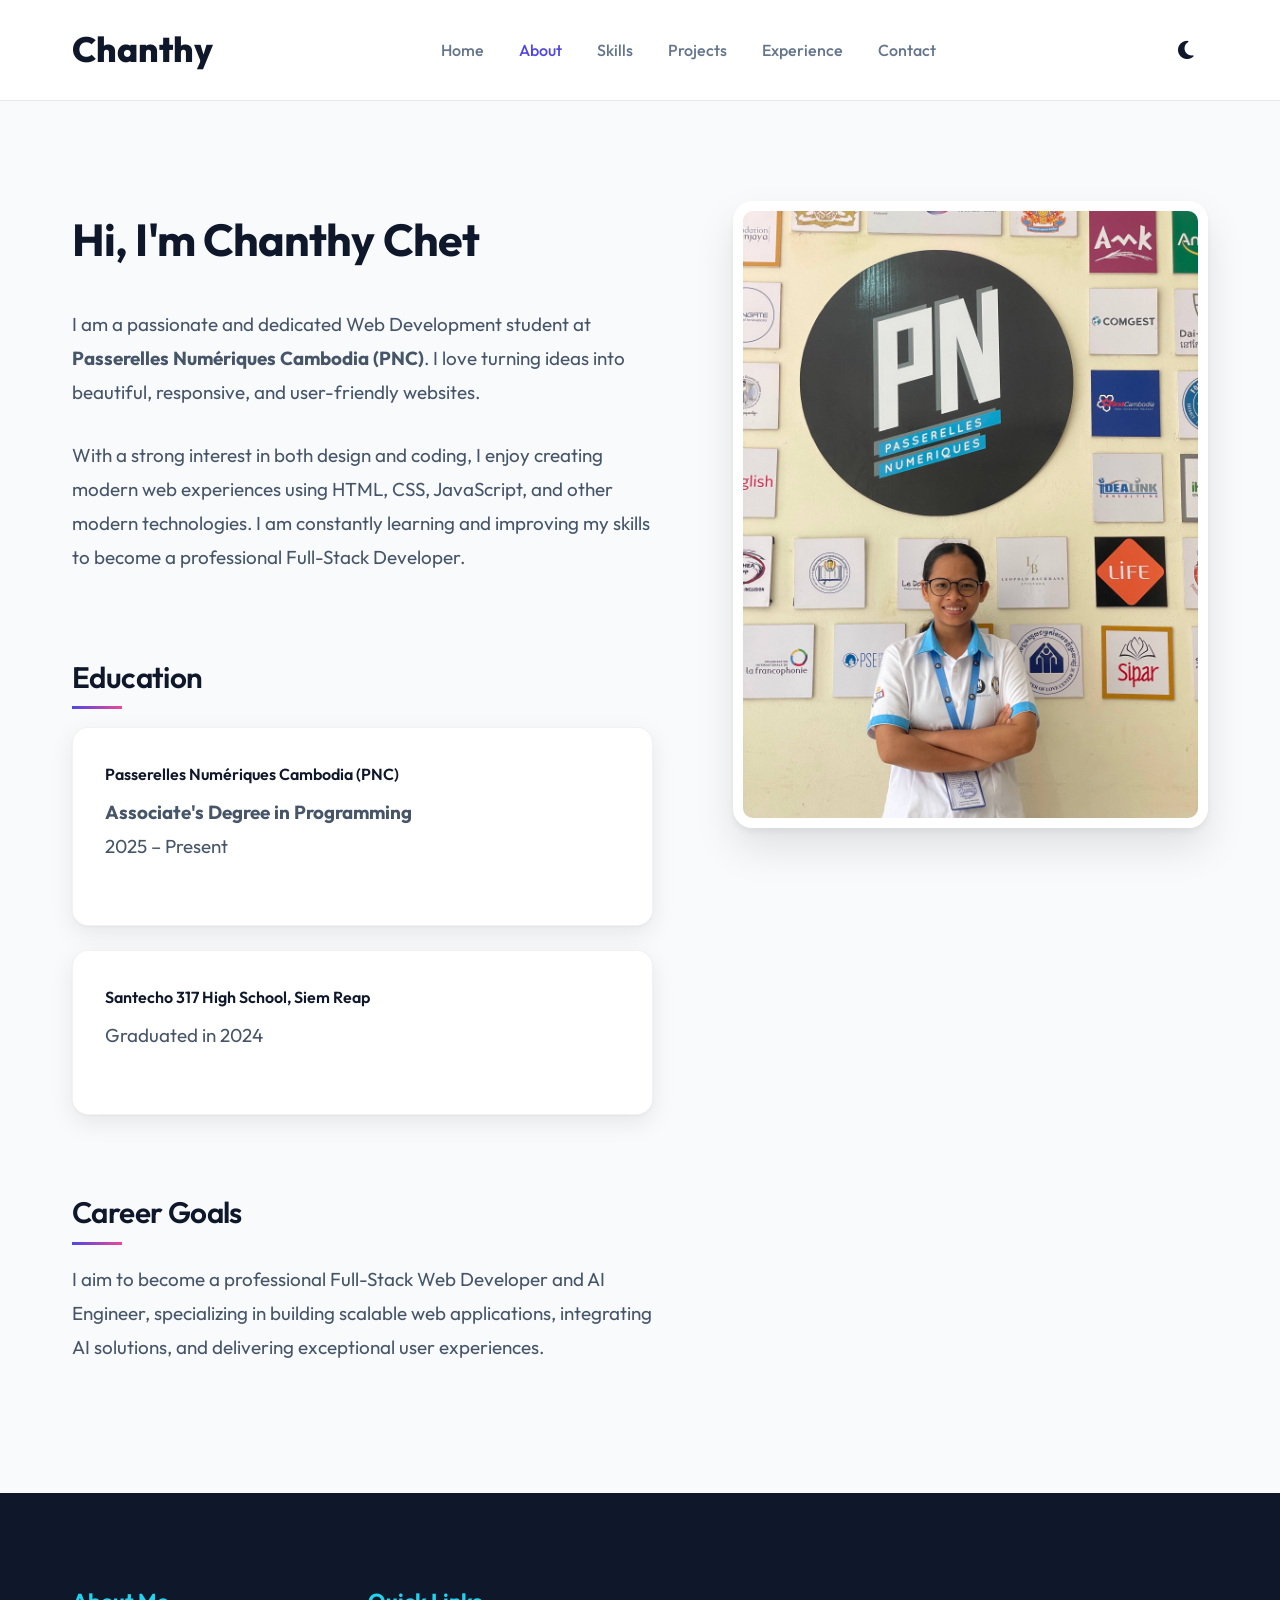
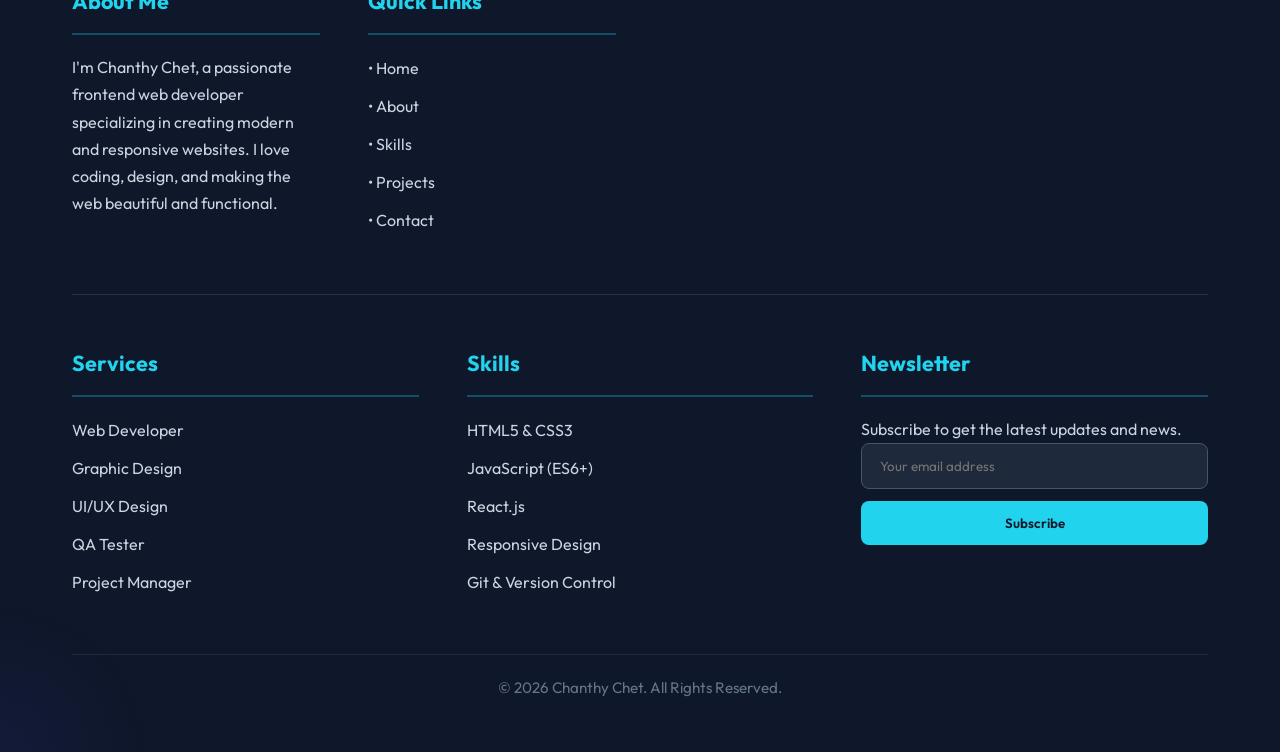
==== commit 05b1c18c: "add project" ====
--- a/pages/about.html
+++ b/pages/about.html
@@ -144,7 +144,7 @@
 
             <!-- Copyright -->
             <div class="copyright">
-                © 2025 Chanthy Chet. All Rights Reserved.
+                © 2026 Chanthy Chet. All Rights Reserved.
             </div>
         </div>
     </footer>
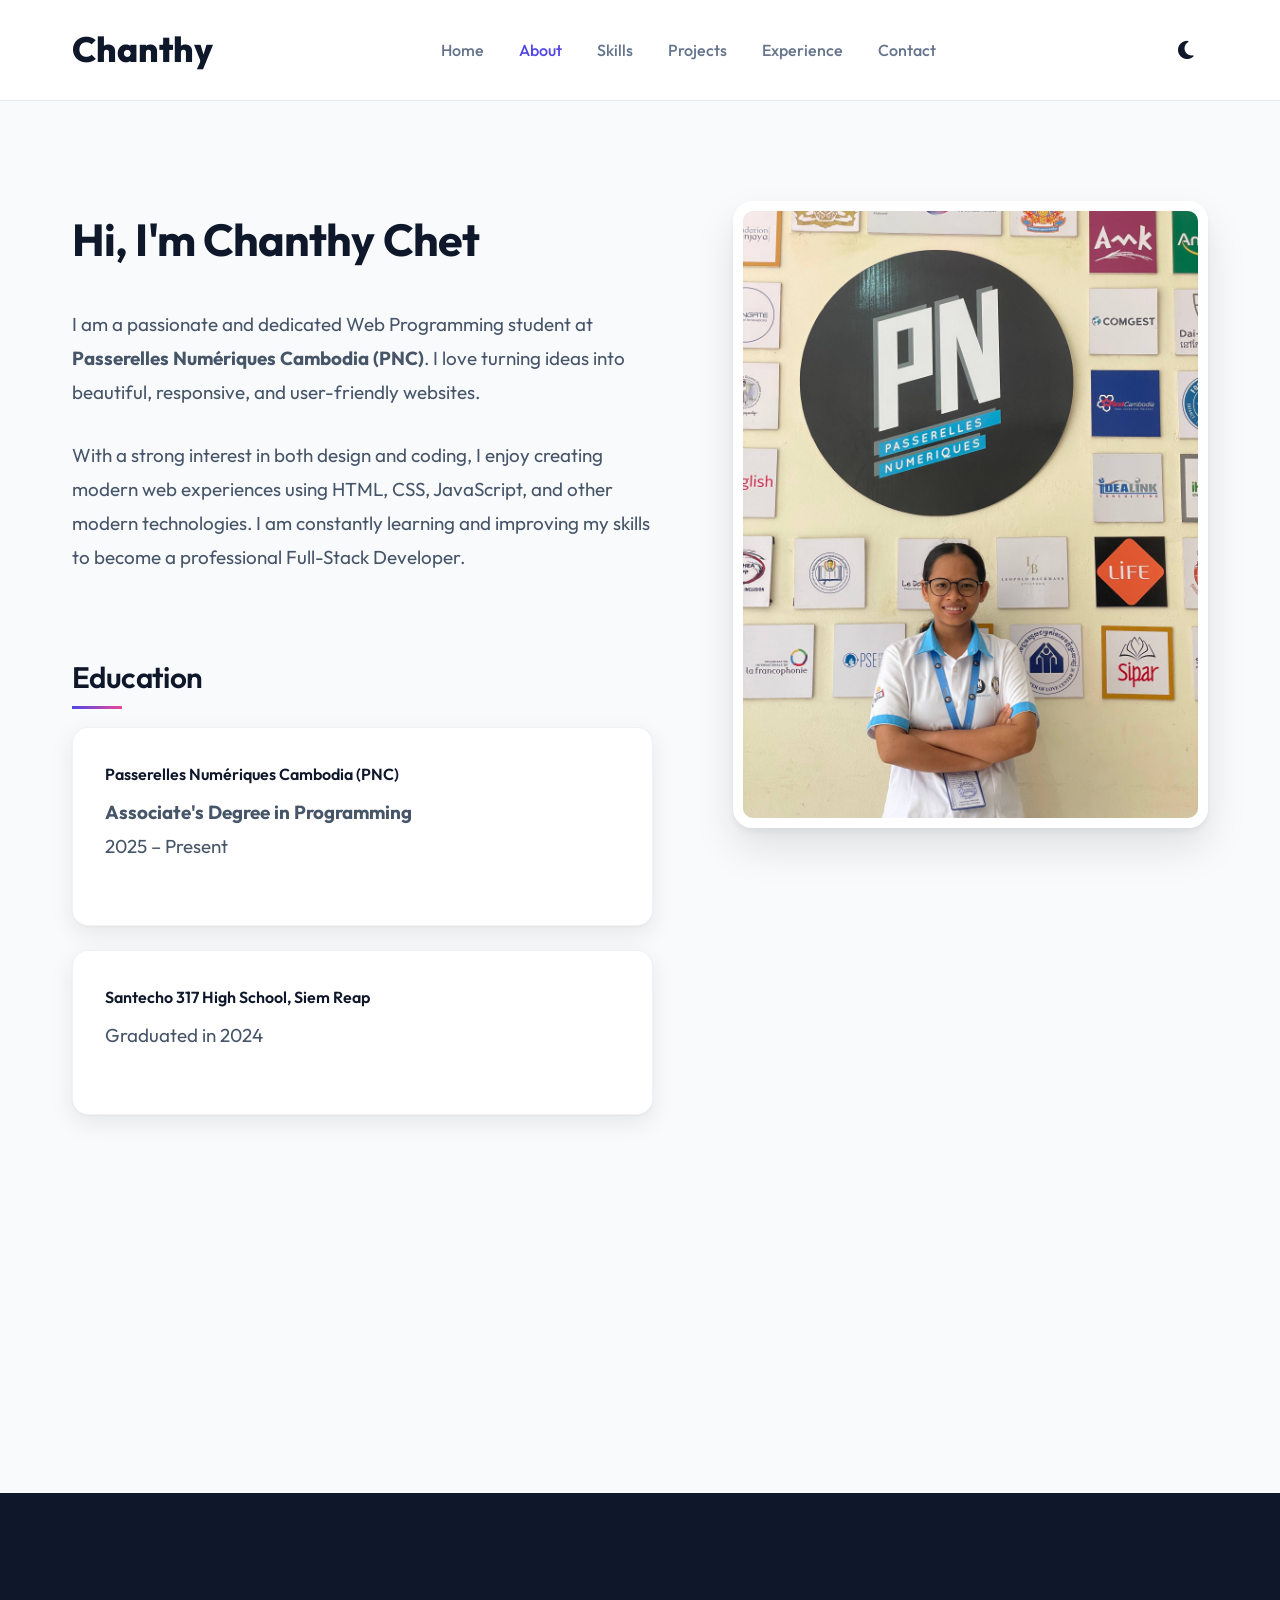
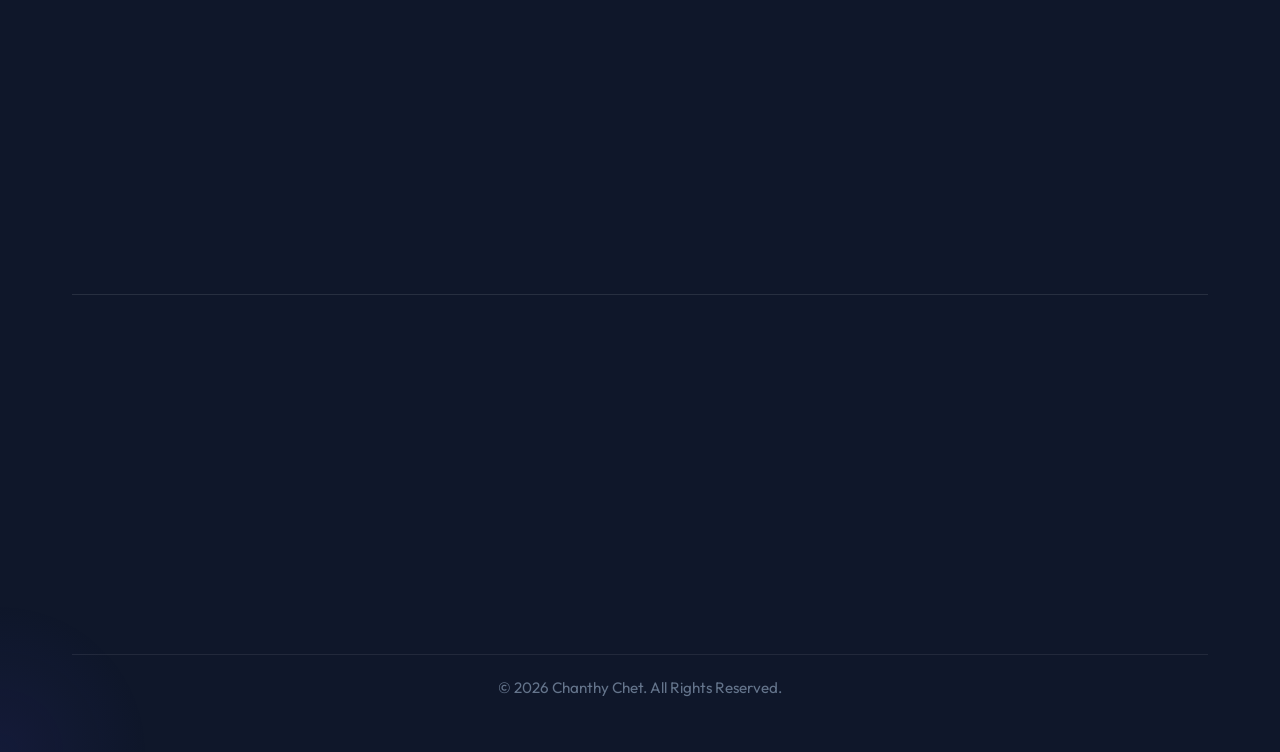
==== commit 6f2040fb: "add about me" ====
--- a/pages/about.html
+++ b/pages/about.html
@@ -33,7 +33,7 @@
                 <!-- Left Column -->
                 <div class="about-text">
                     <h2>Hi, I'm Chanthy Chet</h2>
-                    <p>I am a passionate and dedicated Web Development student at <strong>Passerelles Numériques Cambodia (PNC)</strong>. I love turning ideas into beautiful, responsive, and user-friendly websites.</p>
+                    <p>I am a passionate and dedicated Web Programming student at <strong>Passerelles Numériques Cambodia (PNC)</strong>. I love turning ideas into beautiful, responsive, and user-friendly websites.</p>
                     <p>With a strong interest in both design and coding, I enjoy creating modern web experiences using HTML, CSS, JavaScript, and other modern technologies. I am constantly learning and improving my skills to become a professional Full-Stack Developer.</p>
                     
                     <h3>Education</h3>
